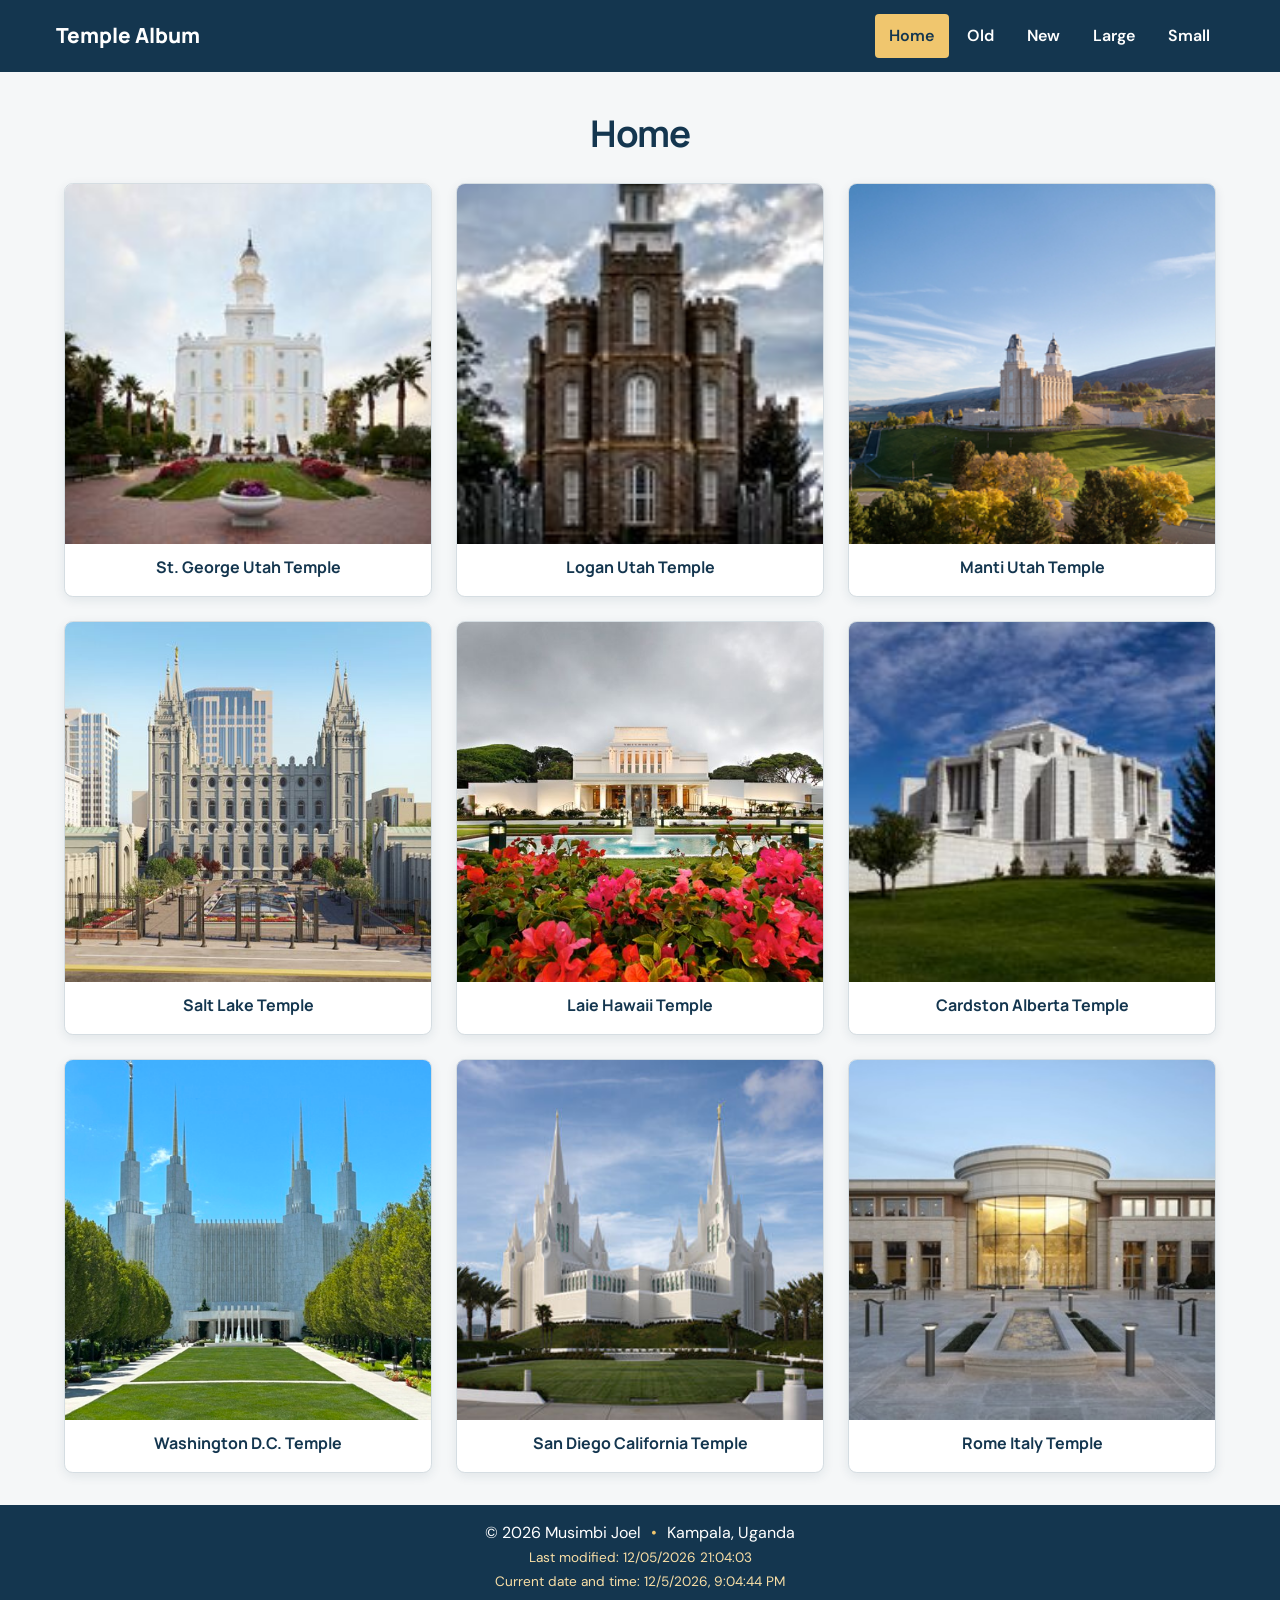
==== temples.html @ 2ee703b6 "Week2" ====
<!doctype html>
<html lang="en">
  <head>
    <meta charset="utf-8">
    <meta name="viewport" content="width=device-width, initial-scale=1">
    <meta name="description" content="Explore a collection of temples of The Church of Jesus Christ of Latter-day Saints.">
    <meta name="author" content="Musimbi Joel">
    <title>Temple Album | Musimbi Joel</title>
    <link rel="preconnect" href="https://fonts.googleapis.com">
    <link rel="preconnect" href="https://fonts.gstatic.com" crossorigin>
    <link href="https://fonts.googleapis.com/css2?family=DM+Sans:wght@400;500;600;700&family=Manrope:wght@600;700;800&display=swap" rel="stylesheet">
    <link rel="stylesheet" href="styles/temples.css">
    <link rel="stylesheet" href="styles/temples-large.css">
    <script src="scripts/temples.js" defer></script>
  </head>
  <body>
    <header class="site-header">
      <div class="header-inner">
        <a class="site-title" href="temples.html">Temple Album</a>
        <button class="menu-toggle" type="button" aria-label="Open navigation menu" aria-controls="primary-navigation" aria-expanded="false">
          <span aria-hidden="true">☰</span>
        </button>
        <nav id="primary-navigation" class="primary-nav" aria-label="Temple album filters" hidden>
          <a href="#album" data-filter="all" aria-current="page">Home</a>
          <a href="#album" data-filter="old">Old</a>
          <a href="#album" data-filter="new">New</a>
          <a href="#album" data-filter="large">Large</a>
          <a href="#album" data-filter="small">Small</a>
        </nav>
      </div>
    </header>

    <main id="album">
      <h1>Home</h1>
      <div class="temple-grid">
        <figure class="temple-card" data-era="old" data-size="large">
          <img src="images/st_george_utah_temple_exterior.jpeg" alt="Exterior of the St. George Utah Temple" width="640" height="360">
          <figcaption>St. George Utah Temple</figcaption>
        </figure>
        <figure class="temple-card" data-era="old" data-size="large">
          <img src="images/logan_utah_lds_temple.jpeg" alt="Logan Utah Temple" width="640" height="360" loading="lazy">
          <figcaption>Logan Utah Temple</figcaption>
        </figure>
        <figure class="temple-card" data-era="old" data-size="small">
          <img src="images/manti-utah-temple-45825-thumb.jpg" alt="Manti Utah Temple" width="640" height="360" loading="lazy">
          <figcaption>Manti Utah Temple</figcaption>
        </figure>
        <figure class="temple-card" data-era="old" data-size="large">
          <img src="images/salt_lake_temple_renovation_rendering.jpeg" alt="Rendering of the Salt Lake Temple renovation" width="640" height="360" loading="lazy">
          <figcaption>Salt Lake Temple</figcaption>
        </figure>
        <figure class="temple-card" data-era="historic" data-size="small">
          <img src="images/laie_hawaii_temple_lds.jpeg" alt="Laie Hawaii Temple" width="640" height="360" loading="lazy">
          <figcaption>Laie Hawaii Temple</figcaption>
        </figure>
        <figure class="temple-card" data-era="historic" data-size="small">
          <img src="images/cardston_alberta_temple_exterior.jpeg" alt="Exterior of the Cardston Alberta Temple" width="640" height="360" loading="lazy">
          <figcaption>Cardston Alberta Temple</figcaption>
        </figure>
        <figure class="temple-card" data-era="historic" data-size="large">
          <img src="images/Washingtondc.jpg" alt="Washington D.C. Temple" width="640" height="360" loading="lazy">
          <figcaption>Washington D.C. Temple</figcaption>
        </figure>
        <figure class="temple-card" data-era="historic" data-size="small">
          <img src="images/san-diego-california-temple-72073-thumb.jpg" alt="Illustration placeholder for the San Diego California Temple" width="640" height="360" loading="lazy">
          <figcaption>San Diego California Temple</figcaption>
        </figure>
        <figure class="temple-card" data-era="new" data-size="small">
          <img src="images/rome-italy-temple-2616-thumb.jpg" alt="Rome Italy Temple" width="640" height="360" loading="lazy">
          <figcaption>Rome Italy Temple</figcaption>
        </figure>
      </div>
    </main>

    <footer class="site-footer">
      <p>© <span id="currentyear"></span> Musimbi Joel <span class="footer-divider">•</span> Kampala, Uganda</p>
      <p id="lastModified"></p>
      <p id="currentDateTime" aria-live="off"></p>
    </footer>
  </body>
</html>
---- styles/temples.css ----
:root {
  color-scheme: light;
  --ink: #202b34;
  --muted: #52616b;
  --blue: #204f73;
  --blue-dark: #14364f;
  --gold: #f0c66e;
  font-family: "DM Sans", sans-serif;
}

* {
  box-sizing: border-box;
}

body {
  display: flex;
  min-height: 100vh;
  flex-direction: column;
  margin: 0;
  color: var(--ink);
  background: #f5f7f8;
  font-size: 1rem;
  line-height: 1.6;
}

.site-header {
  color: #fff;
  background: var(--blue-dark);
}

.header-inner {
  display: flex;
  min-height: 4.25rem;
  flex-wrap: wrap;
  align-items: center;
  justify-content: space-between;
  gap: 0.5rem;
  padding: 0.65rem 1rem;
}

.site-title {
  color: #fff;
  font-family: "Manrope", sans-serif;
  font-size: 1.3rem;
  font-weight: 800;
  text-decoration: none;
}

.menu-toggle {
  min-width: 2.75rem;
  min-height: 2.75rem;
  border: 1px solid rgb(255 255 255 / 55%);
  border-radius: 0.35rem;
  color: #fff;
  background: transparent;
  font-size: 1.5rem;
  line-height: 1;
  cursor: pointer;
}

.menu-toggle:hover,
.menu-toggle:focus-visible {
  color: var(--gold);
  border-color: var(--gold);
}

.menu-toggle:focus-visible,
.primary-nav a:focus-visible {
  outline: 3px solid var(--gold);
  outline-offset: 3px;
}

.primary-nav {
  display: flex;
  width: 100%;
  flex-direction: column;
  gap: 0.25rem;
}

.primary-nav[hidden] {
  display: none;
}

.primary-nav a {
  padding: 0.55rem 0.75rem;
  border-radius: 0.25rem;
  color: #fff;
  font-weight: 600;
  text-align: center;
  text-decoration: none;
  transition: color 160ms ease, background-color 160ms ease;
}

.primary-nav a:hover,
.primary-nav a:focus-visible,
.primary-nav a[aria-current="page"] {
  color: var(--blue-dark);
  background: var(--gold);
}

main {
  width: min(100% - 1.5rem, 72rem);
  flex: 1;
  margin: 1.5rem auto 2rem;
}

h1 {
  margin: 0 0 1.25rem;
  color: var(--blue-dark);
  font-family: "Manrope", sans-serif;
  font-size: clamp(1.8rem, 6vw, 2.3rem);
  font-weight: 700;
  letter-spacing: -0.035em;
  text-align: center;
}

.temple-grid {
  display: grid;
  grid-template-columns: minmax(0, 1fr);
  gap: 1rem;
}

.temple-card {
  overflow: hidden;
  margin: 0;
  border: 1px solid #d5dde2;
  border-radius: 0.55rem;
  background: #fff;
  box-shadow: 0 0.2rem 0.65rem rgb(20 54 79 / 9%);
}

.temple-card[hidden] {
  display: none;
}

.temple-card img {
  display: block;
  width: 100%;
  aspect-ratio: 16 / 9;
  object-fit: cover;
  background: #dce8ed;
}

.temple-card figcaption {
  min-height: 3.25rem;
  padding: 0.7rem 0.85rem;
  color: var(--blue-dark);
  font-family: "Manrope", sans-serif;
  font-size: 1rem;
  font-weight: 700;
  text-align: center;
}

.site-footer {
  width: 100%;
  padding: 0.85rem 1rem 0.7rem;
  color: #fff;
  background: var(--blue-dark);
  text-align: center;
}

.site-footer p {
  margin: 0.1rem 0;
}

.footer-divider {
  margin-inline: 0.35rem;
  color: var(--gold);
}

#lastModified,
#currentDateTime {
  color: #f9dfa6;
  font-size: 0.85rem;
}

@media (prefers-reduced-motion: reduce) {
  *,
  *::before,
  *::after {
    scroll-behavior: auto !important;
    transition-duration: 0.01ms !important;
  }
}
---- styles/temples-large.css ----
@media (min-width: 42rem) {
  .header-inner {
    width: min(100%, 76rem);
    min-height: 4.5rem;
    margin: 0 auto;
    padding-inline: 1.5rem;
  }

  .menu-toggle {
    display: none;
  }

  .primary-nav,
  .primary-nav[hidden] {
    display: flex;
    width: auto;
    flex-direction: row;
    align-items: center;
    gap: 0.25rem;
  }

  .primary-nav a {
    padding: 0.55rem 0.9rem;
  }

  main {
    margin-top: 2rem;
  }

  .temple-grid {
    grid-template-columns: repeat(2, minmax(0, 1fr));
    gap: 1.25rem;
  }
}

@media (min-width: 64rem) {
  .temple-grid {
    grid-template-columns: repeat(3, minmax(0, 1fr));
    gap: 1.5rem;
  }
}
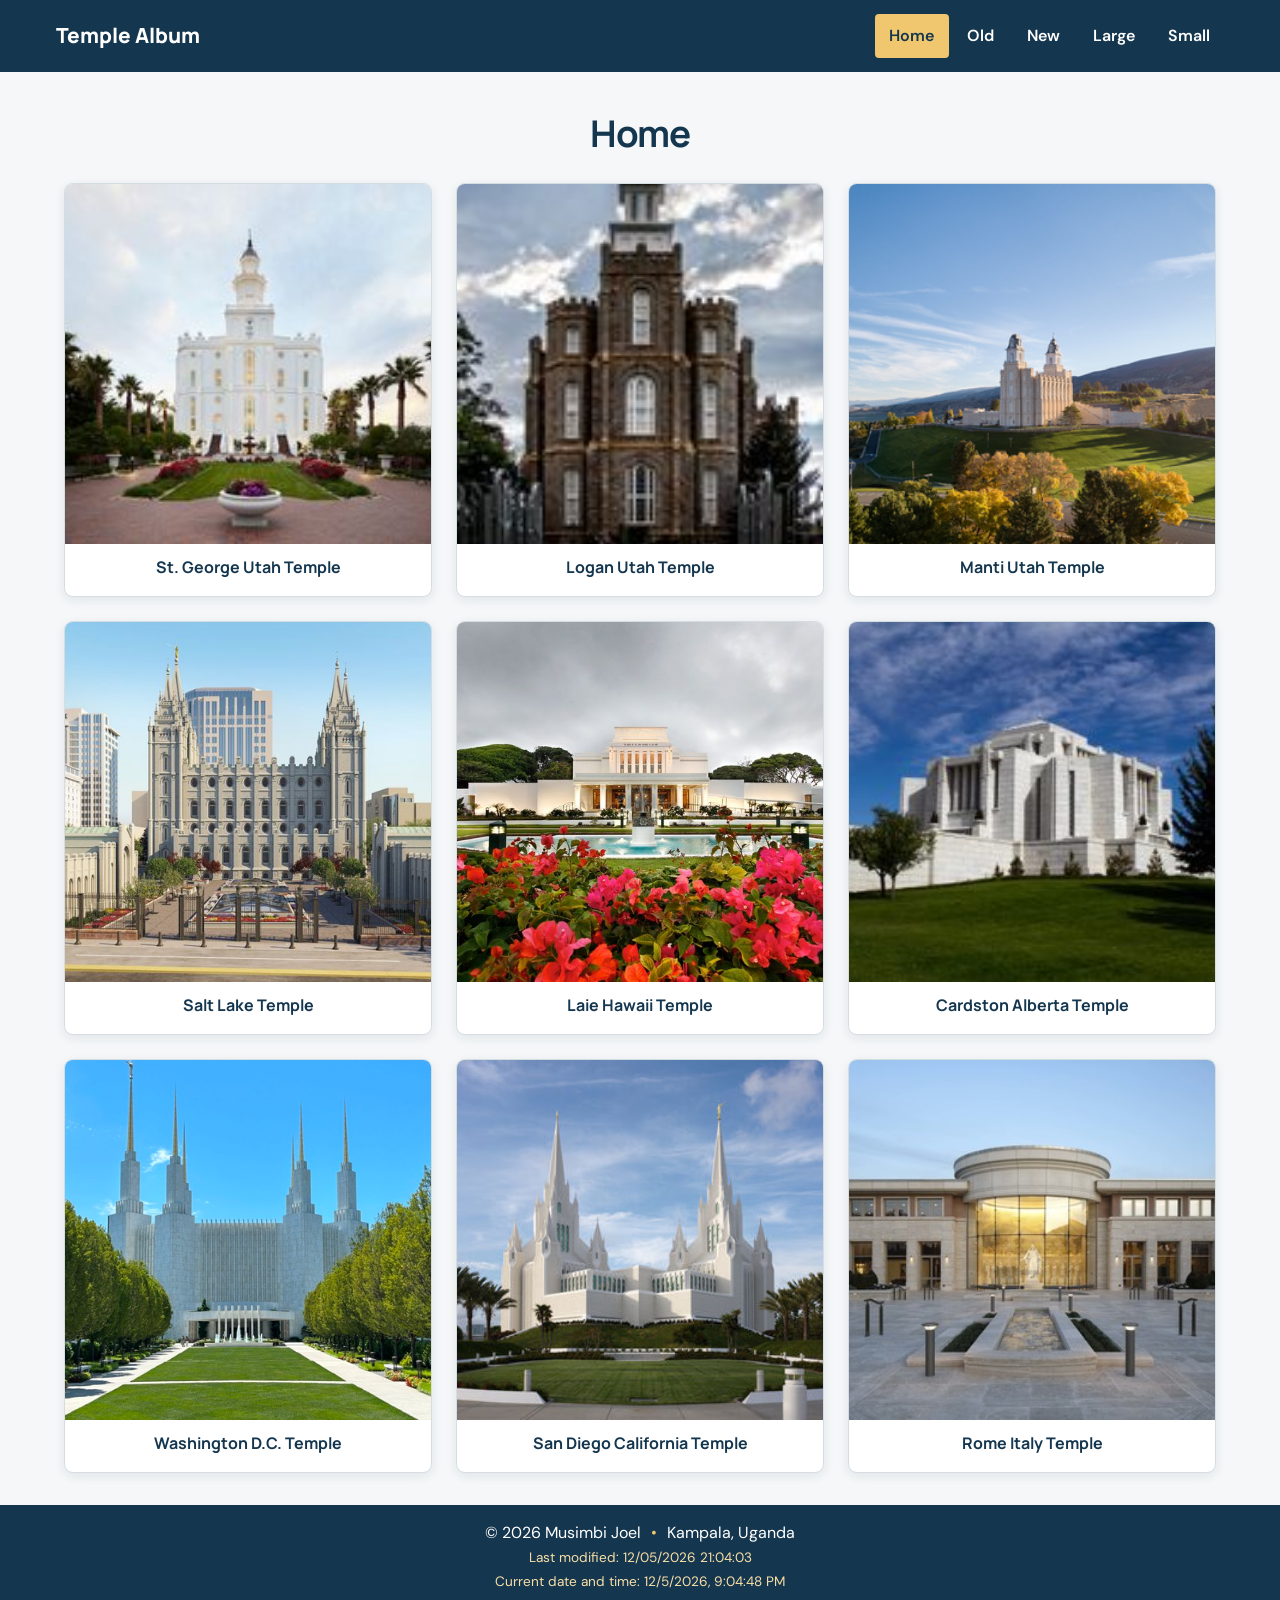
==== commit 03ef12fd: "week2" ====
--- a/temples.html
+++ b/temples.html
@@ -62,7 +62,7 @@
           <figcaption>Washington D.C. Temple</figcaption>
         </figure>
         <figure class="temple-card" data-era="historic" data-size="small">
-          <img src="images/san-diego-california-temple-72073-thumb.jpg" alt="Illustration placeholder for the San Diego California Temple" width="640" height="360" loading="lazy">
+          <img src="images/san-diego-california-temple-72073-thumb.jpg" alt="San Diego California Temple" width="640" height="360" loading="lazy">
           <figcaption>San Diego California Temple</figcaption>
         </figure>
         <figure class="temple-card" data-era="new" data-size="small">
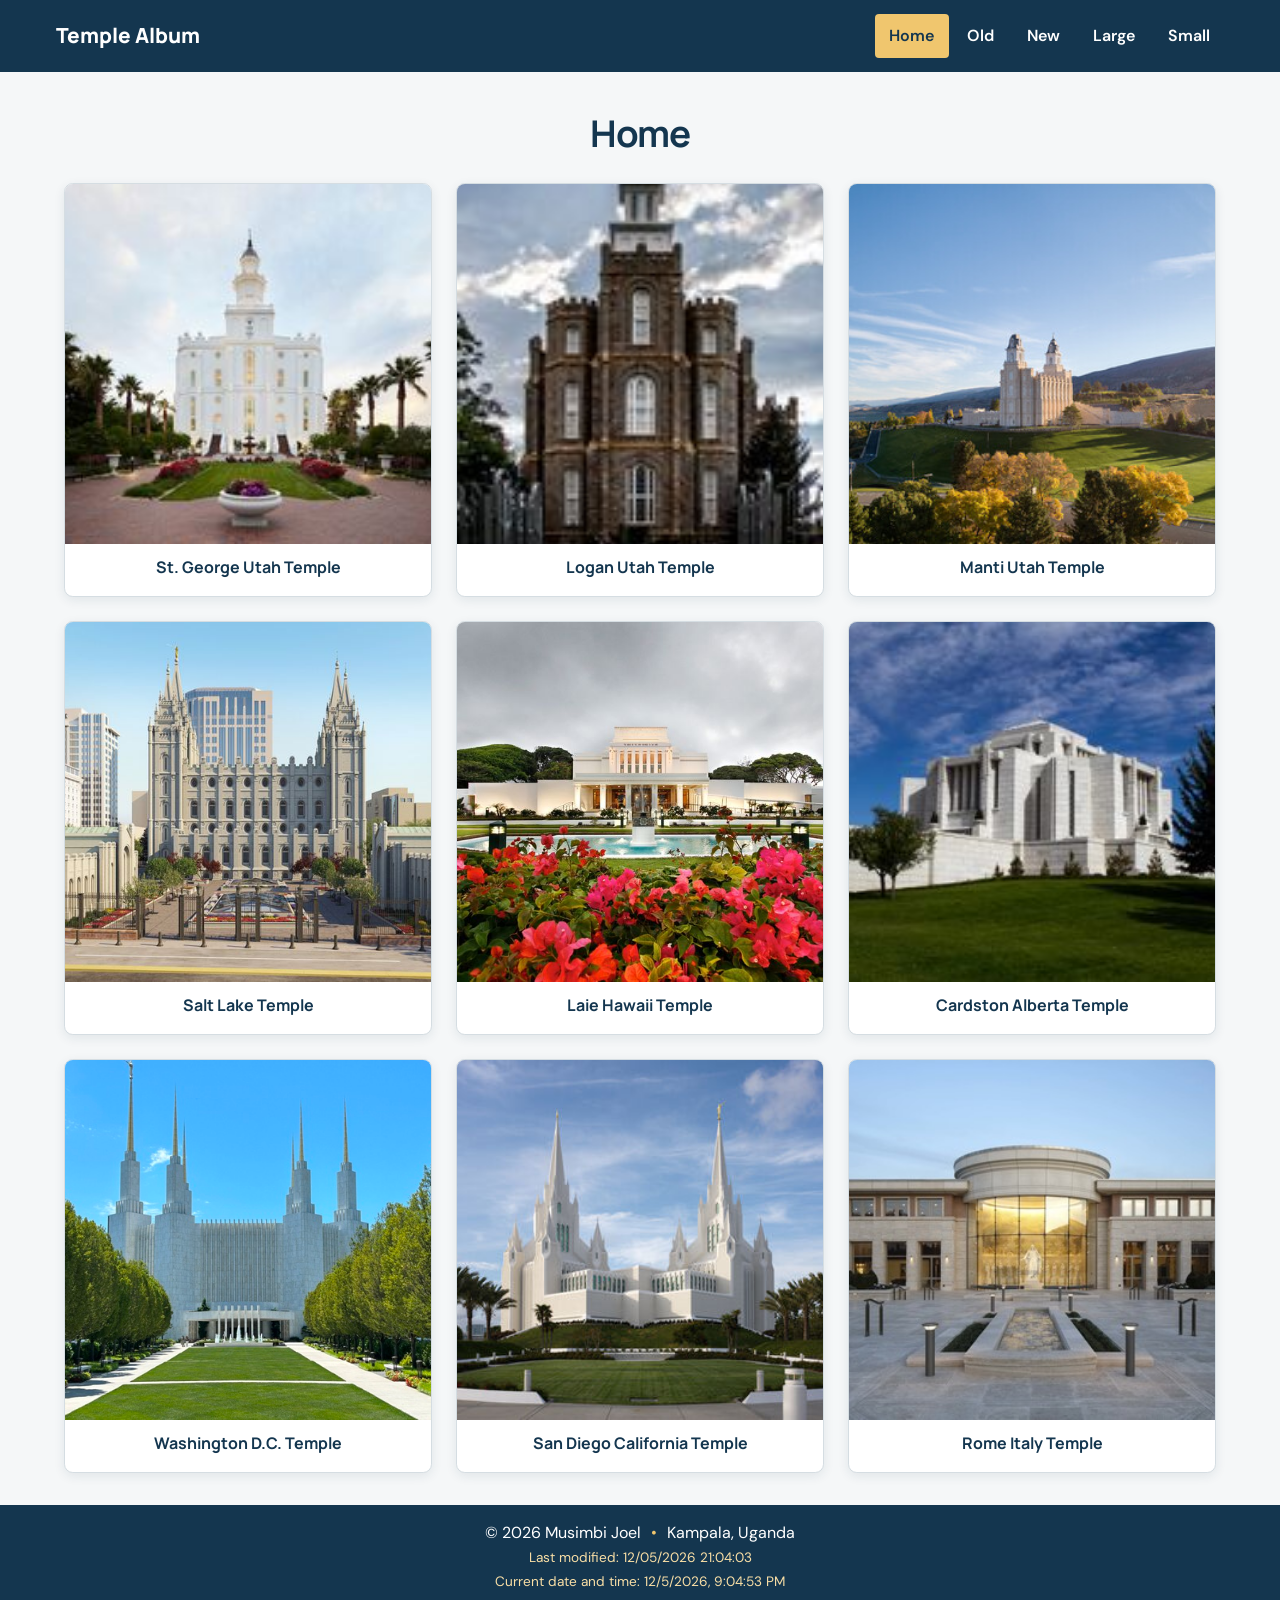
==== commit 1c848651: "week2" ====
--- a/temples.html
+++ b/temples.html
@@ -42,7 +42,7 @@
           <figcaption>Logan Utah Temple</figcaption>
         </figure>
         <figure class="temple-card" data-era="old" data-size="small">
-          <img src="images/manti-utah-temple-45825-thumb.jpg" alt="Manti Utah Temple" width="640" height="360" loading="lazy">
+          <img src="images/manti-utah-temple-45825-thumb_50.jpg" alt="Manti Utah Temple" width="640" height="360" loading="lazy">
           <figcaption>Manti Utah Temple</figcaption>
         </figure>
         <figure class="temple-card" data-era="old" data-size="large">
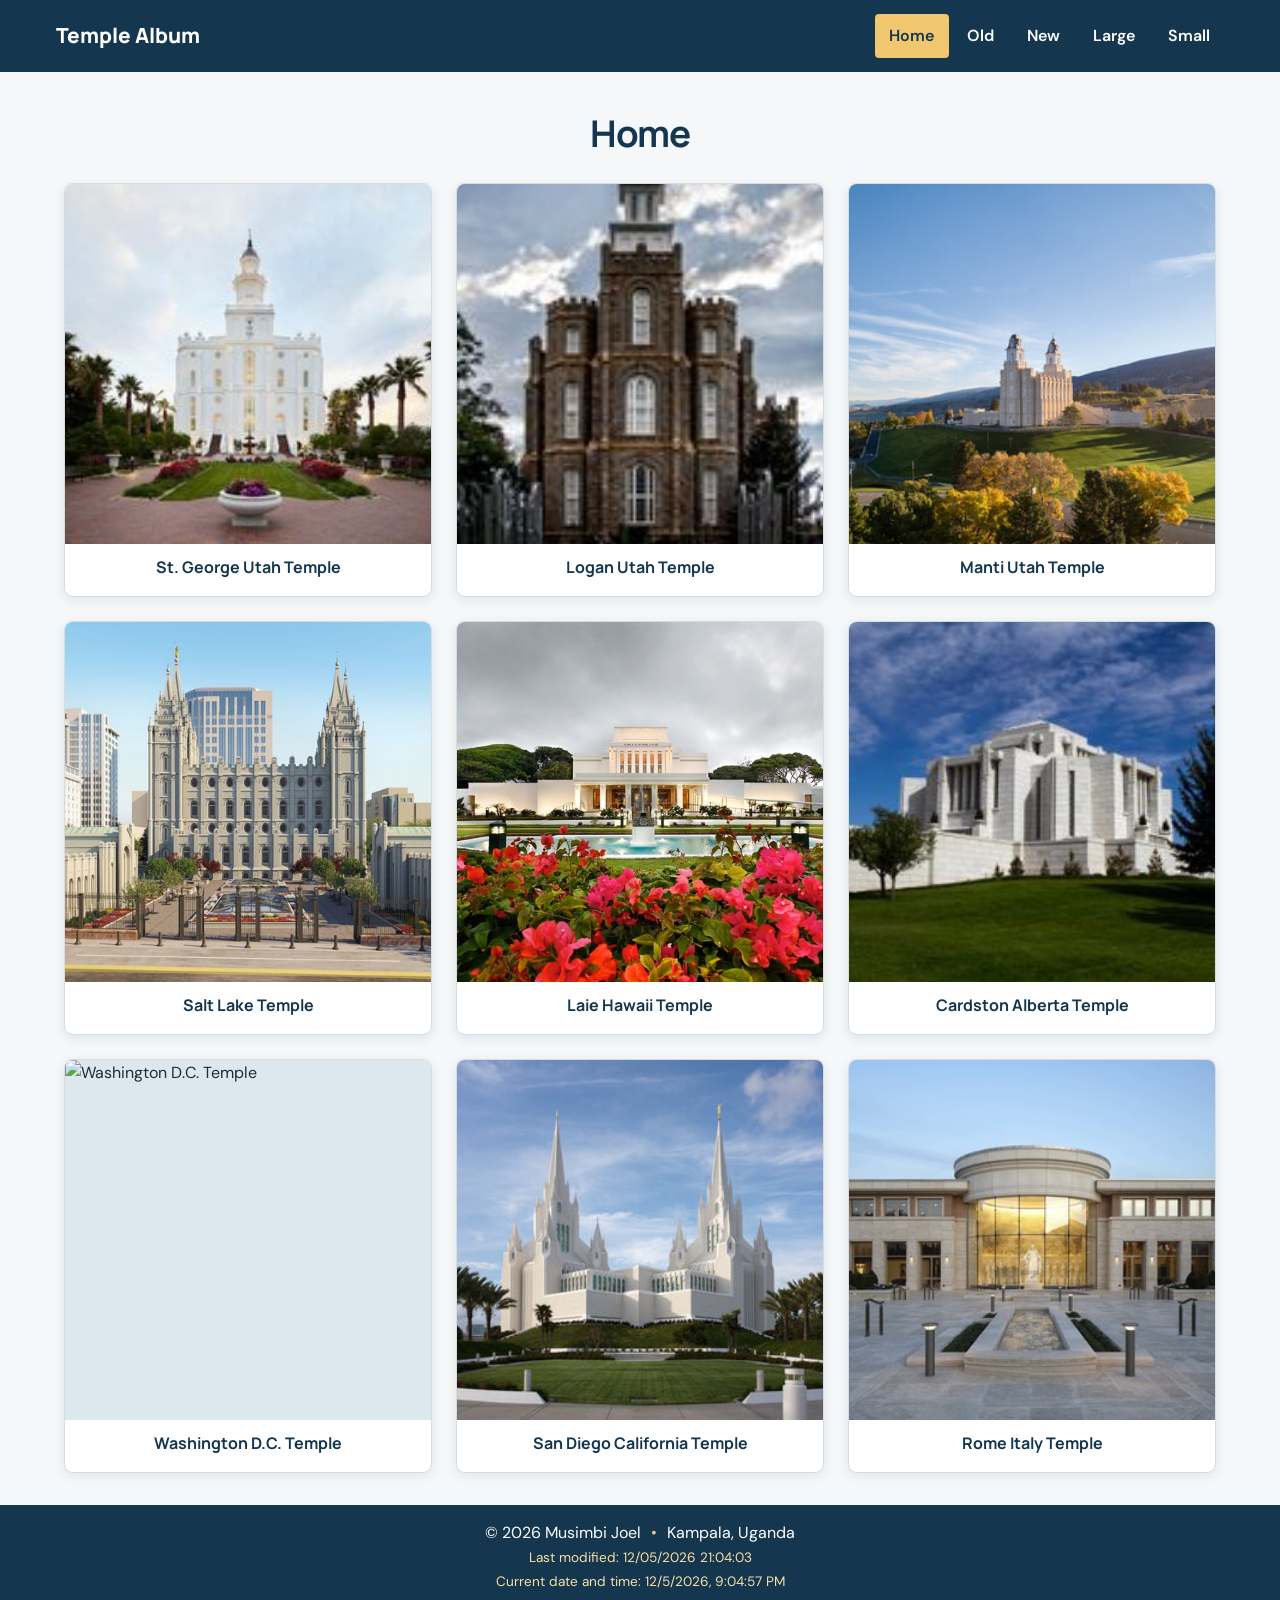
==== commit 7e196bb1: "Week2" ====
--- a/temples.html
+++ b/temples.html
@@ -34,7 +34,7 @@
       <h1>Home</h1>
       <div class="temple-grid">
         <figure class="temple-card" data-era="old" data-size="large">
-          <img src="images/st_george_utah_temple_exterior.jpeg" alt="Exterior of the St. George Utah Temple" width="640" height="360">
+          <img src="images/st-george.jpeg" alt="Exterior of the St. George Utah Temple" width="640" height="360">
           <figcaption>St. George Utah Temple</figcaption>
         </figure>
         <figure class="temple-card" data-era="old" data-size="large">
@@ -42,11 +42,11 @@
           <figcaption>Logan Utah Temple</figcaption>
         </figure>
         <figure class="temple-card" data-era="old" data-size="small">
-          <img src="images/manti-utah-temple-45825-thumb_50.jpg" alt="Manti Utah Temple" width="640" height="360" loading="lazy">
+          <img src="images/manti.jpg" alt="Manti Utah Temple" width="640" height="360" loading="lazy">
           <figcaption>Manti Utah Temple</figcaption>
         </figure>
         <figure class="temple-card" data-era="old" data-size="large">
-          <img src="images/salt_lake_temple_renovation_rendering.jpeg" alt="Rendering of the Salt Lake Temple renovation" width="640" height="360" loading="lazy">
+          <img src="images/salt-lake.jpeg" alt="Rendering of the Salt Lake Temple renovation" width="640" height="360" loading="lazy">
           <figcaption>Salt Lake Temple</figcaption>
         </figure>
         <figure class="temple-card" data-era="historic" data-size="small">
@@ -54,19 +54,19 @@
           <figcaption>Laie Hawaii Temple</figcaption>
         </figure>
         <figure class="temple-card" data-era="historic" data-size="small">
-          <img src="images/cardston_alberta_temple_exterior.jpeg" alt="Exterior of the Cardston Alberta Temple" width="640" height="360" loading="lazy">
+          <img src="images/cardston.jpeg" alt="Exterior of the Cardston Alberta Temple" width="640" height="360" loading="lazy">
           <figcaption>Cardston Alberta Temple</figcaption>
         </figure>
         <figure class="temple-card" data-era="historic" data-size="large">
-          <img src="images/Washingtondc.jpg" alt="Washington D.C. Temple" width="640" height="360" loading="lazy">
+          <img src="images/washingtondc.jpg" alt="Washington D.C. Temple" width="640" height="360" loading="lazy">
           <figcaption>Washington D.C. Temple</figcaption>
         </figure>
         <figure class="temple-card" data-era="historic" data-size="small">
-          <img src="images/san-diego-california-temple-72073-thumb.jpg" alt="San Diego California Temple" width="640" height="360" loading="lazy">
+          <img src="images/san-diego.jpg" alt="San Diego California Temple" width="640" height="360" loading="lazy">
           <figcaption>San Diego California Temple</figcaption>
         </figure>
         <figure class="temple-card" data-era="new" data-size="small">
-          <img src="images/rome-italy-temple-2616-thumb.jpg" alt="Rome Italy Temple" width="640" height="360" loading="lazy">
+          <img src="images/rome-italy.jpg" alt="Rome Italy Temple" width="640" height="360" loading="lazy">
           <figcaption>Rome Italy Temple</figcaption>
         </figure>
       </div>
